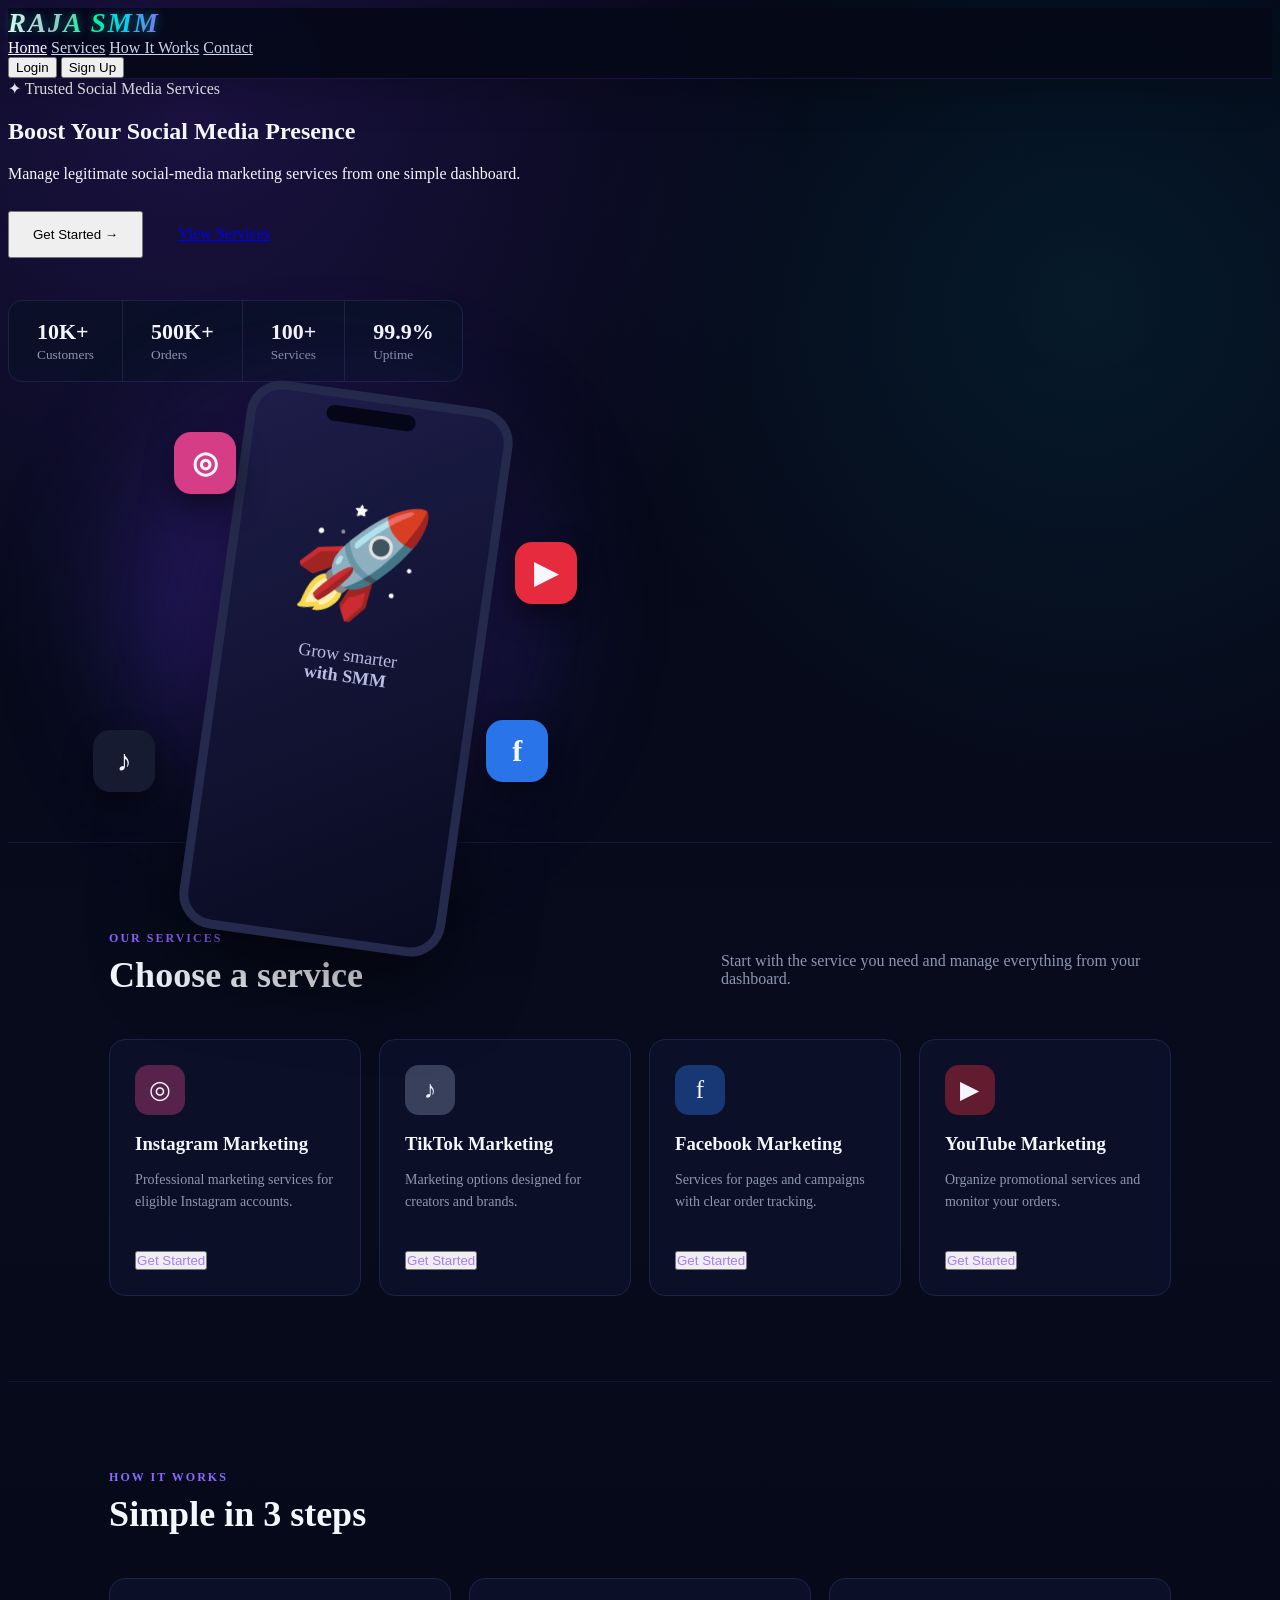
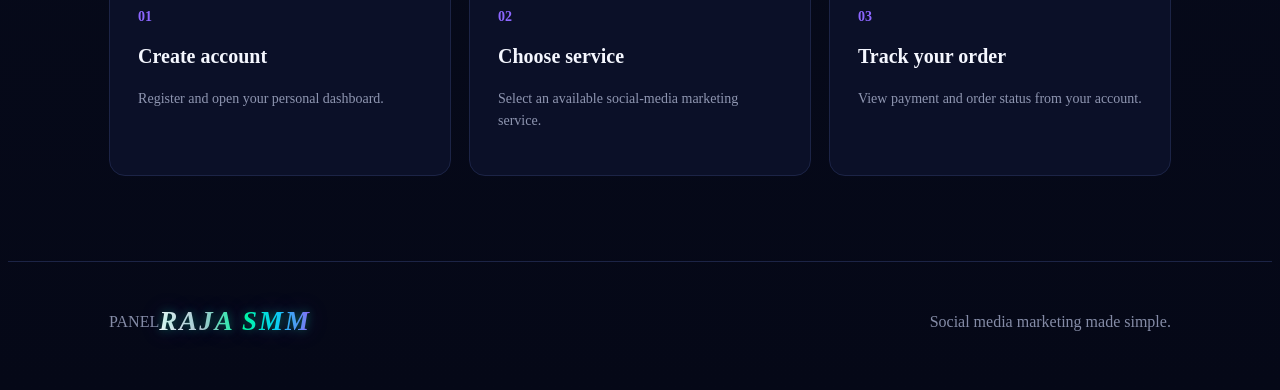
==== dashboard.html @ 0c938a37 "Update dashboard.html" ====
<!DOCTYPE html>
<html lang="en">
<head>
<meta charset="UTF-8">
<meta name="viewport" content="width=device-width, initial-scale=1.0">
<title>RAJA SMM - Dashboard</title>

<style>
*{
  box-sizing:border-box;
  margin:0;
  padding:0;
  font-family:Arial,Helvetica,sans-serif;
}

:root{
  --blue:#1465ff;
  --blue2:#0b3ea8;
  --yellow:#ffb400;
  --red:#ef233c;
  --bg:#020d1c;
  --panel:#06182b;
  --card:#081b30;
  --border:#1b4770;
  --text:#fff;
  --muted:#aebbd0;
}

body{
  background:var(--bg);
  color:var(--text);
  min-height:100vh;
}

/* TOP BAR */
.topbar{
  height:108px;
  background:#031120;
  border-bottom:1px solid #18324c;
  display:flex;
  align-items:center;
  padding:0 24px;
  gap:24px;
  position:sticky;
  top:0;
  z-index:100;
}

.menu-btn{
  width:66px;
  height:66px;
  border:1px solid #174b87;
  border-radius:12px;
  background:#063273;
  color:white;
  font-size:32px;
  cursor:pointer;
}

.logo{
  font-size:50px;
  font-weight:900;
  letter-spacing:1px;
  background:linear-gradient(90deg,#ffbd00,#ff9d00,#f00028);
  -webkit-background-clip:text;
  -webkit-text-fill-color:transparent;
}

.logo-icon{
  color:var(--yellow);
  margin-right:8px;
}

.top-right{
  margin-left:auto;
  display:flex;
  align-items:center;
  gap:24px;
}

.balance-mini{
  min-width:150px;
  padding:12px 18px;
  border:1px solid #29415d;
  border-radius:12px;
  text-align:center;
}

.balance-mini strong{
  font-size:20px;
  display:block;
}

.balance-mini span{
  color:#b9c3d2;
}

.logout{
  border:0;
  border-radius:10px;
  background:linear-gradient(135deg,#ff3131,#e00021);
  color:white;
  padding:17px 28px;
  font-size:20px;
  cursor:pointer;
}

/* LAYOUT */
.layout{
  display:flex;
  min-height:calc(100vh - 108px);
}

/* SIDEBAR */
.sidebar{
  width:225px;
  flex-shrink:0;
  background:#031426;
  border-right:1px solid #18324c;
  padding:20px 14px;
}

.nav-item{
  display:flex;
  align-items:center;
  gap:18px;
  padding:16px 14px;
  margin-bottom:7px;
  border-radius:9px;
  color:#f1f4f8;
  font-size:19px;
  cursor:pointer;
}

.nav-item:hover,
.nav-item.active{
  background:linear-gradient(90deg,#0759e8,#1145bc);
}

.nav-icon{
  width:28px;
  text-align:center;
  font-size:22px;
}

.nav-divider{
  height:1px;
  background:#18324c;
  margin:14px 12px;
}

.account-title{
  color:#9ca9bc;
  padding:10px 14px;
  font-size:16px;
}

.brand-box{
  margin-top:20px;
  border:1px solid #8b98a8;
  border-radius:9px;
  padding:20px 10px;
  text-align:center;
}

.brand-box strong{
  color:var(--yellow);
  font-size:19px;
}

.brand-box p{
  margin-top:14px;
  line-height:1.5;
  color:#f1f1f1;
}

/* MAIN */
.main{
  flex:1;
  padding:30px 20px;
  max-width:1300px;
  margin:auto;
  width:100%;
}

.hero{
  text-align:center;
  margin-bottom:28px;
}

.hero h1{
  font-size:70px;
  font-weight:900;
  background:linear-gradient(90deg,#ffb400 0%,#ffb400 43%,#ef233c 63%,#ed102b 100%);
  -webkit-background-clip:text;
  -webkit-text-fill-color:transparent;
}

.hero p{
  color:#adb8c9;
  font-size:24px;
  margin-top:10px;
}

.hero-line{
  color:var(--yellow);
  font-size:30px;
  letter-spacing:8px;
}

/* STATS */
.stats{
  display:grid;
  grid-template-columns:repeat(4,1fr);
  gap:14px;
  margin-bottom:18px;
}

.stat{
  min-height:250px;
  background:linear-gradient(145deg,#061a30,#071323);
  border:1px solid #245083;
  border-radius:15px;
  padding:24px;
  text-align:center;
  display:flex;
  flex-direction:column;
  align-items:center;
  justify-content:center;
}

.stat.yellow{border-color:#47536a}
.stat.red{border-color:#9b2637}

.stat-icon{
  width:76px;
  height:76px;
  border-radius:50%;
  display:flex;
  align-items:center;
  justify-content:center;
  font-size:38px;
  background:#0757e8;
  margin-bottom:18px;
}

.stat.yellow .stat-icon{background:#ffb400}
.stat.red .stat-icon{background:#ef233c}

.stat h3{
  font-size:20px;
  font-weight:400;
  margin-bottom:14px;
}

.stat strong{
  font-size:34px;
}

.stat-line{
  width:60px;
  height:5px;
  border-radius:5px;
  background:var(--blue);
  margin-top:20px;
}

.stat.yellow .stat-line{background:var(--yellow)}
.stat.red .stat-line{background:var(--red)}

/* CONTENT GRID */
.content-grid{
  display:grid;
  grid-template-columns:1.45fr 1fr;
  gap:16px;
}

.box{
  background:linear-gradient(145deg,#03182c,#061322);
  border:1px solid #3b4d61;
  border-radius:14px;
  padding:22px;
  margin-bottom:16px;
}

.box-title{
  font-size:22px;
  font-weight:bold;
  color:var(--yellow);
  margin-bottom:22px;
}

/* ORDER */
label{
  display:block;
  margin:16px 0 8px;
  font-size:18px;
}

select,
input{
  width:100%;
  background:#020b1b;
  color:white;
  border:1px solid #24486d;
  border-radius:9px;
  padding:15px;
  font-size:17px;
  outline:none;
}

select:focus,
input:focus{
  border-color:var(--blue);
}

.service-info{
  margin-top:14px;
  padding:18px;
  border:1px solid #145bc2;
  background:#051a32;
  border-radius:10px;
}

.service-name{
  font-size:18px;
  font-weight:bold;
  margin-bottom:12px;
}

.service-meta{
  display:grid;
  grid-template-columns:2fr 1fr 1fr;
  gap:10px;
}

.service-meta div{
  border-right:1px solid #203a55;
  padding-right:8px;
}

.service-meta span{
  display:block;
  color:#9eacc0;
  margin-bottom:6px;
}

.rate{
  color:#1c79ff;
}

.charge{
  margin-top:12px;
  padding:14px;
  border:1px solid #29445f;
  border-radius:9px;
}

.charge span{
  display:block;
  color:#aebbd0;
}

.charge strong{
  color:var(--yellow);
  font-size:25px;
}

.order-btn{
  width:100%;
  margin-top:12px;
  border:0;
  border-radius:8px;
  padding:14px;
  font-size:18px;
  font-weight:bold;
  color:white;
  background:linear-gradient(90deg,#ffb400,#ff9d00,#ef233c);
  cursor:pointer;
}

/* QUICK ACCESS */
.quick-btn{
  width:100%;
  border:0;
  border-radius:9px;
  padding:16px;
  margin-bottom:12px;
  color:white;
  font-size:18px;
  text-align:left;
  cursor:pointer;
}

.quick-blue{background:linear-gradient(90deg,#0759e8,#174dc5)}
.quick-yellow{background:linear-gradient(90deg,#ffb400,#f29c00)}
.quick-red{background:linear-gradient(90deg,#ef233c,#d70d25)}

.account-info{
  line-height:2.2;
}

.account-row{
  display:flex;
  justify-content:space-between;
  border-bottom:1px solid #172d44;
}

.status{
  background:#18a85b;
  border-radius:20px;
  padding:3px 15px;
  line-height:1.4;
}

/* ANNOUNCEMENT */
.announcement{
  border:1px solid #145bc2;
  border-radius:12px;
  padding:20px;
  margin-top:2px;
  background:#041a31;
}

.announcement h3{
  color:#1680ff;
  margin-bottom:8px;
}

.footer{
  text-align:center;
  padding:22px;
  color:#b6c1d0;
}

.footer strong{
  color:var(--yellow);
}

/* MOBILE */
@media(max-width:900px){
  .sidebar{
    position:fixed;
    left:-250px;
    top:108px;
    bottom:0;
    z-index:90;
    transition:.25s;
  }

  .sidebar.open{
    left:0;
  }

  .stats{
    grid-template-columns:repeat(2,1fr);
  }

  .content-grid{
    grid-template-columns:1fr;
  }

  .hero h1{
    font-size:50px;
  }
}

@media(max-width:600px){
  .topbar{
    height:88px;
    padding:0 14px;
    gap:12px;
  }

  .menu-btn{
    width:54px;
    height:54px;
    font-size:27px;
  }

  .logo{
    font-size:30px;
  }

  .top-right{
    gap:7px;
  }

  .balance-mini{
    min-width:auto;
    padding:8px;
  }

  .balance-mini strong{
    font-size:15px;
  }

  .balance-mini span{
    font-size:12px;
  }

  .logout{
    padding:12px 14px;
    font-size:15px;
  }

  .layout{
    min-height:calc(100vh - 88px);
  }

  .sidebar{
    top:88px;
  }

  .main{
    padding:20px 12px;
  }

  .hero h1{
    font-size:42px;
  }

  .hero p{
    font-size:17px;
  }

  .stats{
    grid-template-columns:1fr 1fr;
    gap:10px;
  }

  .stat{
    min-height:190px;
    padding:14px 8px;
  }

  .stat-icon{
    width:55px;
    height:55px;
    font-size:27px;
  }

  .stat h3{
    font-size:15px;
  }

  .stat strong{
    font-size:27px;
  }

  .content-grid{
    display:block;
  }

  .box{
    padding:16px;
  }

  .service-meta{
    grid-template-columns:1.5fr 1fr 1fr;
  }

  .service-meta div{
    font-size:13px;
  }
}
</style>
</head>

<body>

<header class="topbar">
  <button class="menu-btn" onclick="toggleSidebar()">☰</button>

  <div class="logo">
    <span class="logo-icon">♛</span> RAJA SMM
  </div>

  <div class="top-right">
    <div class="balance-mini">
      <strong id="topBalance">$0.00</strong>
      <span>Balance</span>
    </div>

    <button class="logout" onclick="logout()">⇥ Logout</button>
  </div>
</header>

<div class="layout">

<aside class="sidebar" id="sidebar">

  <div class="nav-item active">
    <span class="nav-icon">⌂</span> Dashboard
  </div>

  <div class="nav-item" onclick="scrollToOrder()">
    <span class="nav-icon">🛒</span> New Order
  </div>

  <div class="nav-divider"></div>

  <div class="nav-item" onclick="scrollToOrder()">
    <span class="nav-icon">▦</span> Services
  </div>

  <div class="nav-item">
    <span class="nav-icon">▣</span> Orders
  </div>

  <div class="nav-item">
    <span class="nav-icon">▰</span> Add Funds
  </div>

  <div class="nav-item">
    <span class="nav-icon">♧</span> Support
  </div>

  <div class="nav-divider"></div>

  <div class="account-title">ACCOUNT</div>

  <div class="nav-item">
    <span class="nav-icon">⚙</span> Settings
  </div>

  <div class="nav-item">
    <span class="nav-icon">‹/›</span> API
  </div>

  <div class="brand-box">
    <strong>♛ RAJA SMM</strong>
    <p>Trusted SMM Panel<br>Best Quality Services</p>
  </div>

</aside>

<main class="main">

  <section class="hero">
    <h1>RAJA <span>SMM</span> ✓</h1>
    <div class="hero-line">━━━━</div>
    <p>Trusted Social Media Marketing Panel</p>
  </section>

  <section class="stats">

    <div class="stat">
      <div class="stat-icon">▣</div>
      <h3>Balance</h3>
      <strong id="balance">$0.00</strong>
      <div class="stat-line"></div>
    </div>

    <div class="stat yellow">
      <div class="stat-icon">♙</div>
      <h3>Total Orders</h3>
      <strong>0</strong>
      <div class="stat-line"></div>
    </div>

    <div class="stat red">
      <div class="stat-icon">⌁</div>
      <h3>Active Orders</h3>
      <strong>0</strong>
      <div class="stat-line"></div>
    </div>

    <div class="stat">
      <div class="stat-icon">▱</div>
      <h3>Services</h3>
      <strong>100+</strong>
      <div class="stat-line"></div>
    </div>

  </section>

  <section class="content-grid">

    <!-- QUICK ORDER -->
    <div class="box" id="orderBox">

      <div class="box-title">🛒 &nbsp; Quick New Order</div>

      <label>Category</label>
      <select id="category" onchange="loadServices()">
        <option value="tiktok">TikTok</option>
        <option value="instagram">Instagram</option>
        <option value="youtube">YouTube</option>
        <option value="facebook">Facebook</option>
      </select>

      <label>Service</label>
      <select id="service" onchange="updateService()"></select>

      <div class="service-info">
        <div class="service-name" id="serviceName">TikTok Views</div>

        <div class="service-meta">
          <div>
            <span>Rate</span>
            <strong class="rate" id="serviceRate">$0.20 per 1000</strong>
          </div>

          <div>
            <span>Min</span>
            <strong id="serviceMin">100</strong>
          </div>

          <div>
            <span>Max</span>
            <strong id="serviceMax">100000</strong>
          </div>
        </div>

        <div style="margin-top:14px;color:#aebbd0;">
          ℹ Service will be delivered according to provider speed.
        </div>
      </div>

      <label>Link</label>
      <input id="link" type="url" placeholder="Enter your post/profile link">

      <label>Quantity</label>
      <input id="quantity" type="number" placeholder="Example: 1000" oninput="calculateCharge()">

      <div class="charge">
        <span>Charge</span>
        <strong id="charge">$0.00</strong>
      </div>

      <button class="order-btn" onclick="placeOrder()">
        ➤ &nbsp; Place Order
      </button>

    </div>

    <!-- RIGHT SIDE -->
    <div>

      <div class="box">
        <div class="box-title">⚡ &nbsp; Quick Access</div>

        <button class="quick-btn quick-blue" onclick="scrollToOrder()">
          🛒 &nbsp; New Order &nbsp;&nbsp; ›
        </button>

        <button class="quick-btn quick-yellow" onclick="scrollToOrder()">
          ▦ &nbsp; Services &nbsp;&nbsp; ›
        </button>

        <button class="quick-btn quick-red">
          ▣ &nbsp; My Orders &nbsp;&nbsp; ›
        </button>

        <button class="quick-btn quick-blue">
          ▣ &nbsp; Add Funds &nbsp;&nbsp; ›
        </button>

        <button class="quick-btn" style="background:#102b4d;">
          ♧ &nbsp; Support &nbsp;&nbsp; ›
        </button>
      </div>

      <div class="box">
        <div class="box-title">👤 &nbsp; Account Info</div>

        <div class="account-info">
          <div class="account-row">
            <span>Username</span>
            <span id="username">raja_user</span>
          </div>

          <div class="account-row">
            <span>Email</span>
            <span id="email">user@example.com</span>
          </div>

          <div class="account-row">
            <span>Status</span>
            <span class="status">Active</span>
          </div>

          <div class="account-row">
            <span>Member Since</span>
            <span>August 2026</span>
          </div>

          <div class="account-row">
            <span>Account Type</span>
            <span>Standard</span>
          </div>
        </div>
      </div>

    </div>

  </section>

  <section class="announcement">
    <h3>📢 &nbsp; Announcement</h3>
    <p>Welcome to RAJA SMM! Provide best quality services with secure & fast delivery.</p>
  </section>

  <footer class="footer">
    © 2026 <strong>RAJA SMM</strong>. All Rights Reserved.
  </footer>

</main>
</div>

<script>

/* SERVICE DATABASE */
const services = {

  tiktok:[
    {
      name:"TikTok Views",
      rate:0.20,
      min:100,
      max:100000
    },
    {
      name:"TikTok Followers",
      rate:1.50,
      min:100,
      max:50000
    },
    {
      name:"TikTok Likes",
      rate:0.80,
      min:100,
      max:50000
    }
  ],

  instagram:[
    {
      name:"Instagram Followers",
      rate:2.00,
      min:100,
      max:50000
    },
    {
      name:"Instagram Likes",
      rate:0.50,
      min:100,
      max:100000
    },
    {
      name:"Instagram Views",
      rate:0.30,
      min:100,
      max:100000
    }
  ],

  youtube:[
    {
      name:"YouTube Views",
      rate:1.20,
      min:100,
      max:100000
    },
    {
      name:"YouTube Subscribers",
      rate:5.00,
      min:100,
      max:10000
    }
  ],

  facebook:[
    {
      name:"Facebook Followers",
      rate:1.80,
      min:100,
      max:50000
    },
    {
      name:"Facebook Likes",
      rate:0.60,
      min:100,
      max:100000
    }
  ]
};


/* LOAD SERVICES */
function loadServices(){

  const category=document.getElementById("category").value;
  const select=document.getElementById("service");

  select.innerHTML="";

  services[category].forEach((item,index)=>{

    const option=document.createElement("option");

    option.value=index;
    option.textContent=item.name;

    select.appendChild(option);

  });

  updateService();
}


/* UPDATE SELECTED SERVICE */
function updateService(){

  const category=document.getElementById("category").value;
  const index=document.getElementById("service").value;

  const item=services[category][index];

  if(!item)return;

  document.getElementById("serviceName").textContent=item.name;

  document.getElementById("serviceRate").textContent=
    "$"+item.rate.toFixed(2)+" per 1000";

  document.getElementById("serviceMin").textContent=item.min;

  document.getElementById("serviceMax").textContent=item.max;

  const quantity=document.getElementById("quantity").value;

  if(quantity)calculateCharge();
}


/* RATE CALCULATION */
function calculateCharge(){

  const category=document.getElementById("category").value;
  const index=document.getElementById("service").value;
  const quantity=Number(document.getElementById("quantity").value);

  const item=services[category][index];

  if(!item || !quantity){

    document.getElementById("charge").textContent="$0.00";
    return;
  }

  const charge=(quantity/1000)*item.rate;

  document.getElementById("charge").textContent=
    "$"+charge.toFixed(2);
}


/* PLACE ORDER */
function placeOrder(){

  const category=document.getElementById("category").value;
  const index=document.getElementById("service").value;
  const item=services[category][index];

  const link=document.getElementById("link").value.trim();
  const quantity=Number(document.getElementById("quantity").value);

  if(!link){
    alert("Please enter your post/profile link.");
    return;
  }

  if(!quantity || quantity<item.min || quantity>item.max){
    alert("Quantity must be between "+item.min+" and "+item.max+".");
    return;
  }

  const charge=(quantity/1000)*item.rate;

  alert(
    "Order details\\n\\n"+
    "Service: "+item.name+"\\n"+
    "Quantity: "+quantity+"\\n"+
    "Charge: $"+charge.toFixed(2)+"\\n\\n"+
    "Actual provider API will be connected in the next step."
  );
}


/* SIDEBAR */
function toggleSidebar(){

  document.getElementById("sidebar")
    .classList.toggle("open");

}


/* SCROLL TO ORDER */
function scrollToOrder(){

  document.getElementById("orderBox")
    .scrollIntoView({
      behavior:"smooth"
    });

  document.getElementById("sidebar")
    .classList.remove("open");
}


/* LOGOUT */
function logout(){

  localStorage.removeItem("raja_smm_session");

  window.location.href="index.html";
}


/* SESSION */
const session=localStorage.getItem("raja_smm_session");

if(!session){

  window.location.href="index.html";

}else{

  try{

    const data=JSON.parse(session);

    if(data.email){
      document.getElementById("email").textContent=data.email;
    }

    if(data.user_metadata && data.user_metadata.username){
      document.getElementById("username").textContent=
        data.user_metadata.username;
    }

  }catch(e){}

}


/* START */
loadServices();

</script>

</body>
</html>
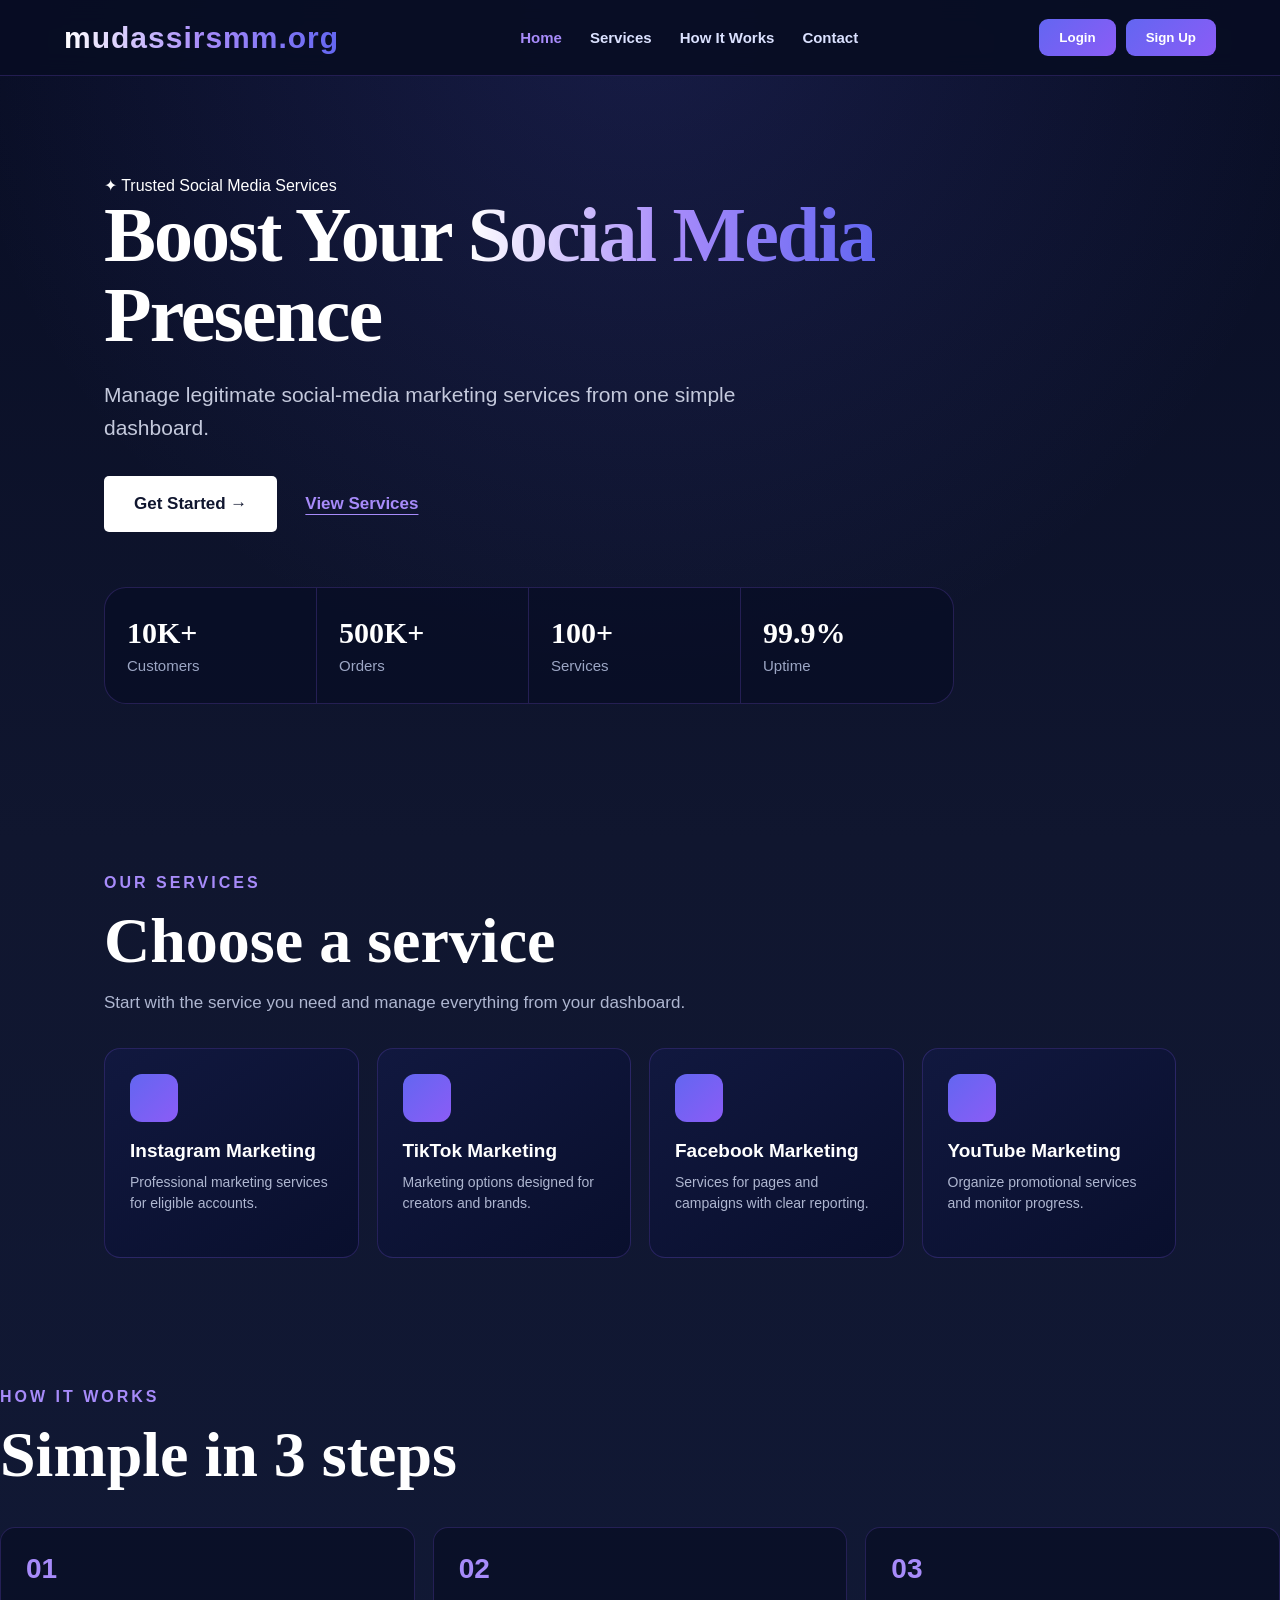
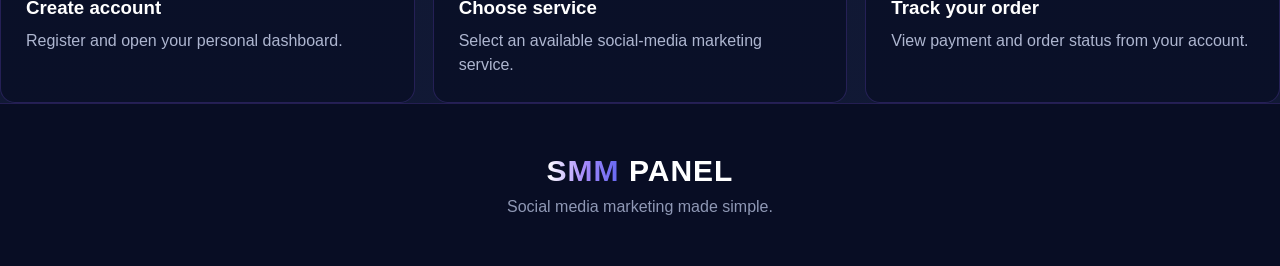
==== commit e9c1d003: "Update dashboard.html" ====
--- a/dashboard.html
+++ b/dashboard.html
@@ -1,4 +1,3 @@
-
 <!DOCTYPE html>
 <html lang="en">
 <head>
@@ -36,7 +35,8 @@
 /* TOP BAR */
 .topbar{
   height:108px;
-  background:#031120;
+  
+  background: #180812;
   border-bottom:1px solid #18324c;
   display:flex;
   align-items:center;
@@ -45,7 +45,6 @@
   position:sticky;
   top:0;
   z-index:100;
-}
 
 .menu-btn{
   width:66px;
